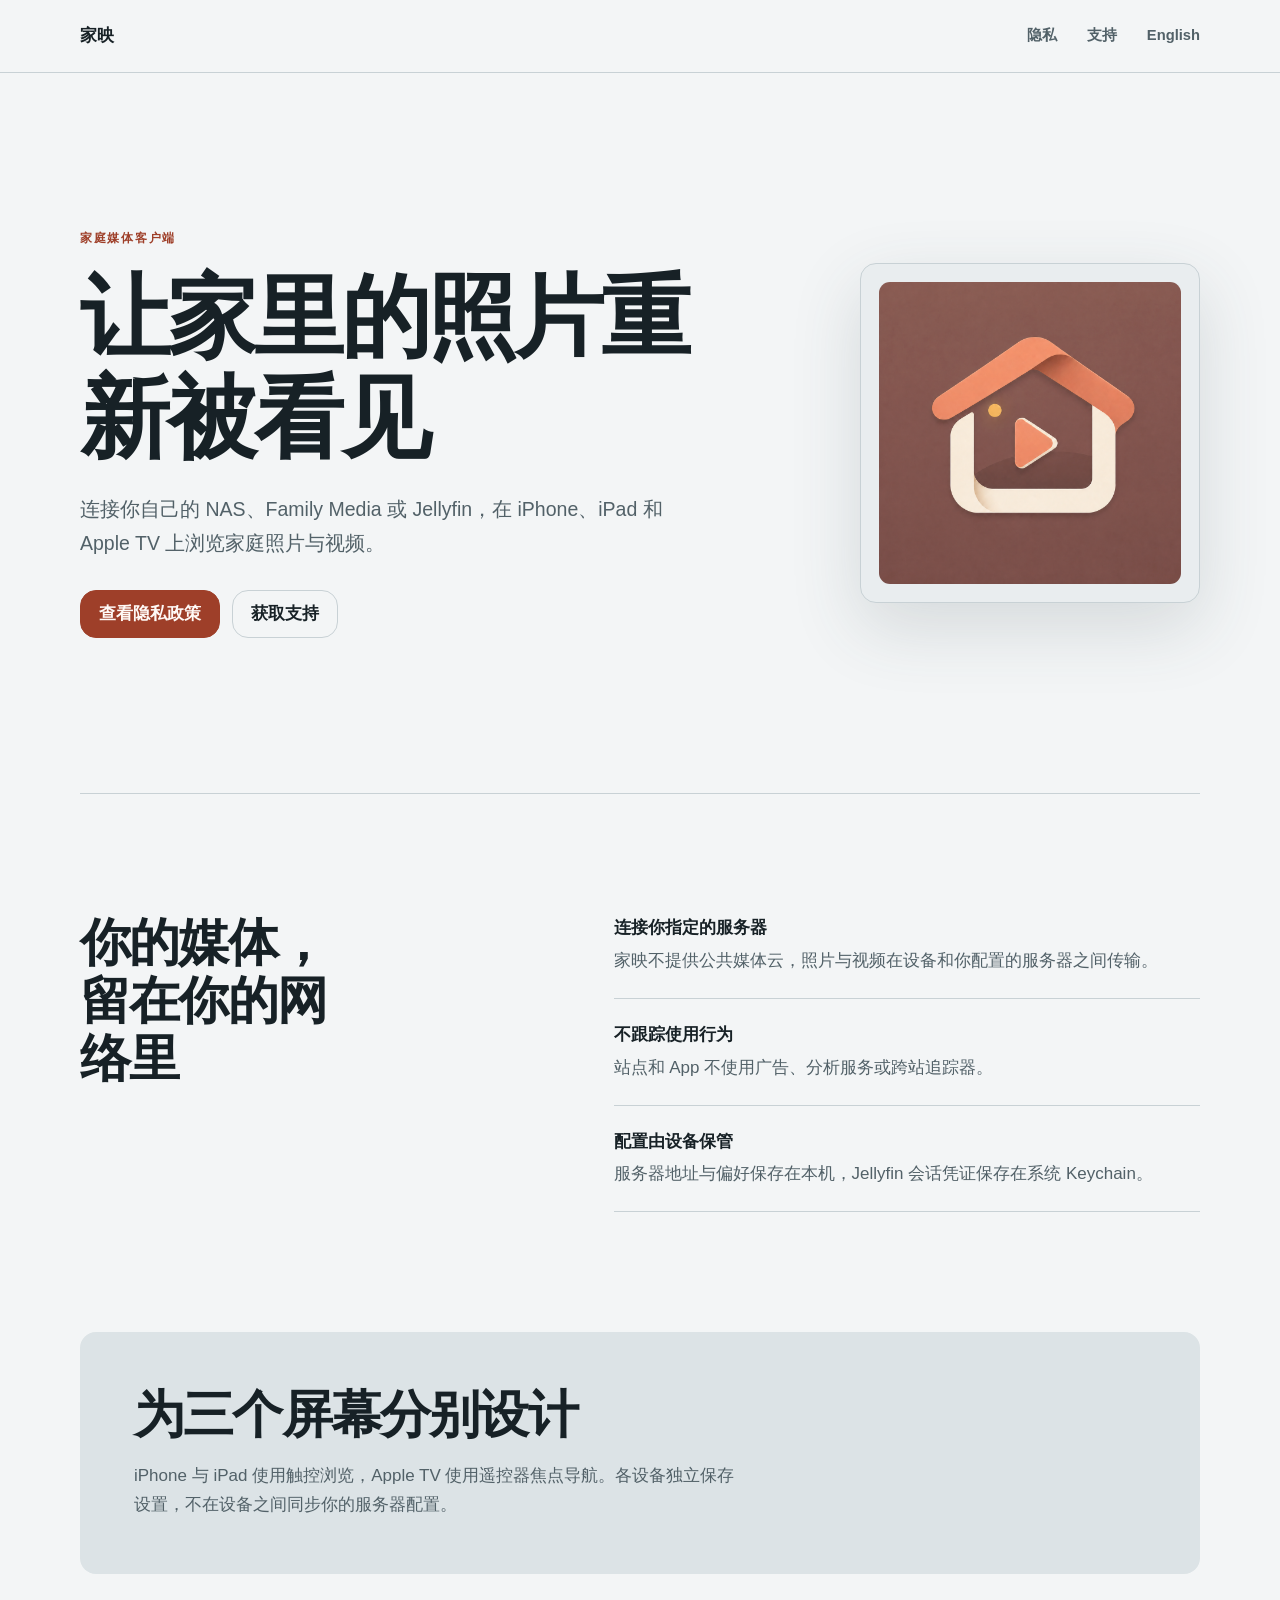
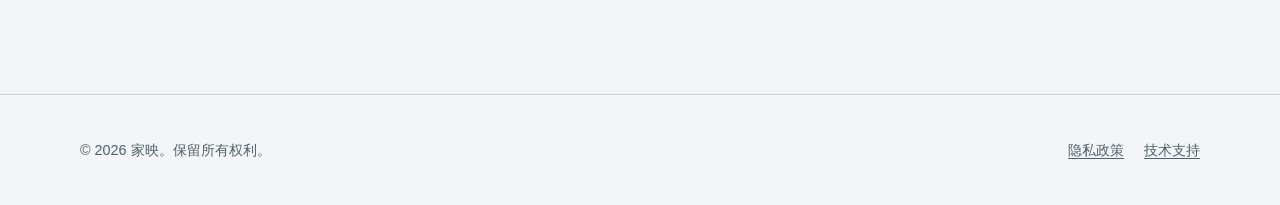
==== index.html @ d806238e "feat: launch Jiaying privacy and support site" ====
<!doctype html>
<html lang="zh-CN">
<head>
  <meta charset="utf-8">
  <meta name="viewport" content="width=device-width, initial-scale=1">
  <meta name="description" content="家映是连接用户自有 NAS、Family Media 和 Jellyfin 的 iPhone、iPad 与 Apple TV 客户端。">
  <meta name="theme-color" content="#f3f5f6" media="(prefers-color-scheme: light)">
  <meta name="theme-color" content="#121719" media="(prefers-color-scheme: dark)">
  <link rel="canonical" href="https://cc1158.github.io/jiaying-site/">
  <link rel="alternate" hreflang="zh-CN" href="https://cc1158.github.io/jiaying-site/">
  <link rel="alternate" hreflang="en" href="https://cc1158.github.io/jiaying-site/en/">
  <link rel="icon" href="assets/app-icon.png">
  <link rel="stylesheet" href="assets/styles.css">
  <title>家映 | 把家里的照片重新带回屏幕</title>
</head>
<body>
  <a class="skip-link" href="#main">跳到主要内容</a>
  <header class="site-header">
    <div class="nav-shell">
      <a class="brand" href="./" aria-current="page">家映</a>
      <nav class="site-nav" aria-label="主要导航">
        <a href="privacy/">隐私</a>
        <a href="support/">支持</a>
        <a href="en/" lang="en" hreflang="en">English</a>
      </nav>
    </div>
  </header>

  <main id="main" class="page-shell">
    <section class="hero" aria-labelledby="hero-title">
      <div class="hero-copy">
        <p class="eyebrow">家庭媒体客户端</p>
        <h1 id="hero-title">让家里的照片重新被看见</h1>
        <p class="hero-summary">连接你自己的 NAS、Family Media 或 Jellyfin，在 iPhone、iPad 和 Apple TV 上浏览家庭照片与视频。</p>
        <div class="hero-actions">
          <a class="button" href="privacy/">查看隐私政策</a>
          <a class="button button-secondary" href="support/">获取支持</a>
        </div>
      </div>
      <div class="app-icon-frame">
        <img src="assets/app-icon.png" width="1024" height="1024" alt="家映 App 图标">
      </div>
    </section>

    <section class="statement" aria-labelledby="privacy-first">
      <div>
        <h2 id="privacy-first">你的媒体，留在你的网络里</h2>
      </div>
      <dl class="fact-list">
        <div>
          <dt>连接你指定的服务器</dt>
          <dd>家映不提供公共媒体云，照片与视频在设备和你配置的服务器之间传输。</dd>
        </div>
        <div>
          <dt>不跟踪使用行为</dt>
          <dd>站点和 App 不使用广告、分析服务或跨站追踪器。</dd>
        </div>
        <div>
          <dt>配置由设备保管</dt>
          <dd>服务器地址与偏好保存在本机，Jellyfin 会话凭证保存在系统 Keychain。</dd>
        </div>
      </dl>
    </section>

    <section class="platforms" aria-labelledby="platform-title">
      <div class="platform-line">
        <h2 id="platform-title">为三个屏幕分别设计</h2>
        <p>iPhone 与 iPad 使用触控浏览，Apple TV 使用遥控器焦点导航。各设备独立保存设置，不在设备之间同步你的服务器配置。</p>
      </div>
    </section>
  </main>

  <footer class="site-footer">
    <div class="footer-shell">
      <p>© 2026 家映。保留所有权利。</p>
      <div class="footer-links">
        <a href="privacy/">隐私政策</a>
        <a href="support/">技术支持</a>
      </div>
    </div>
  </footer>
</body>
</html>
---- assets/styles.css ----
:root {
  color-scheme: light dark;
  --canvas: #f3f5f6;
  --surface: #e9edef;
  --surface-strong: #dce3e6;
  --text: #172126;
  --muted: #526168;
  --line: #c8d1d5;
  --accent: #9e3f29;
  --accent-hover: #84331f;
  --accent-text: #fffaf7;
  --focus: #176a8a;
  --shadow: 0 24px 70px rgba(54, 74, 82, 0.16);
  --radius: 16px;
  --content: 1120px;
}

@media (prefers-color-scheme: dark) {
  :root {
    --canvas: #121719;
    --surface: #1b2326;
    --surface-strong: #253034;
    --text: #edf1f2;
    --muted: #aebbc0;
    --line: #364449;
    --accent: #df795e;
    --accent-hover: #ef8c70;
    --accent-text: #21110d;
    --focus: #71c5e4;
    --shadow: 0 24px 70px rgba(0, 0, 0, 0.28);
  }
}

* {
  box-sizing: border-box;
}

html {
  scroll-behavior: smooth;
}

body {
  min-width: 320px;
  min-height: 100dvh;
  margin: 0;
  background: var(--canvas);
  color: var(--text);
  font-family: -apple-system, BlinkMacSystemFont, "SF Pro Text", "PingFang SC", "Segoe UI", sans-serif;
  font-size: 17px;
  line-height: 1.7;
  text-rendering: optimizeLegibility;
}

a {
  color: var(--accent);
  text-decoration-thickness: 0.08em;
  text-underline-offset: 0.2em;
}

a:hover {
  color: var(--accent-hover);
}

a:focus-visible,
button:focus-visible {
  outline: 3px solid var(--focus);
  outline-offset: 4px;
}

img {
  display: block;
  max-width: 100%;
}

.skip-link {
  position: fixed;
  top: 12px;
  left: 12px;
  z-index: 2;
  padding: 10px 14px;
  border-radius: var(--radius);
  background: var(--text);
  color: var(--canvas);
  transform: translateY(-180%);
}

.skip-link:focus {
  transform: translateY(0);
}

.site-header {
  border-bottom: 1px solid var(--line);
}

.nav-shell {
  width: min(calc(100% - 40px), var(--content));
  min-height: 72px;
  margin: 0 auto;
  display: flex;
  align-items: center;
  justify-content: space-between;
  gap: 24px;
}

.brand {
  flex: 0 0 auto;
  color: var(--text);
  font-size: 1.05rem;
  font-weight: 750;
  letter-spacing: -0.02em;
  text-decoration: none;
}

.site-nav {
  display: flex;
  align-items: center;
  justify-content: flex-end;
  gap: clamp(14px, 2.5vw, 30px);
  white-space: nowrap;
}

.site-nav a {
  color: var(--muted);
  font-size: 0.92rem;
  font-weight: 650;
  text-decoration: none;
}

.site-nav a[aria-current="page"],
.site-nav a:hover {
  color: var(--text);
}

.page-shell {
  width: min(calc(100% - 40px), var(--content));
  margin: 0 auto;
}

.hero {
  min-height: min(720px, calc(100dvh - 73px));
  padding: clamp(56px, 8vw, 92px) 0;
  display: grid;
  grid-template-columns: minmax(0, 1.25fr) minmax(240px, 0.75fr);
  align-items: center;
  gap: clamp(48px, 9vw, 120px);
}

.hero-copy {
  max-width: 680px;
}

.eyebrow {
  margin: 0 0 18px;
  color: var(--accent);
  font-size: 0.76rem;
  font-weight: 800;
  letter-spacing: 0.14em;
  text-transform: uppercase;
}

h1,
h2,
h3 {
  margin-top: 0;
  letter-spacing: -0.035em;
  line-height: 1.13;
}

h1 {
  max-width: 13ch;
  margin-bottom: 24px;
  font-size: clamp(2.65rem, 7vw, 5.8rem);
  font-weight: 760;
}

h2 {
  margin-bottom: 18px;
  font-size: clamp(2rem, 4vw, 3.4rem);
  font-weight: 740;
}

h3 {
  margin-bottom: 8px;
  font-size: 1.12rem;
  font-weight: 740;
}

p {
  margin-top: 0;
}

.hero-summary {
  max-width: 55ch;
  margin-bottom: 30px;
  color: var(--muted);
  font-size: clamp(1.04rem, 1.8vw, 1.22rem);
}

.hero-actions {
  display: flex;
  flex-wrap: wrap;
  gap: 12px;
}

.button {
  min-height: 48px;
  padding: 11px 18px;
  border: 1px solid var(--accent);
  border-radius: var(--radius);
  display: inline-flex;
  align-items: center;
  justify-content: center;
  color: var(--accent-text);
  background: var(--accent);
  font-weight: 720;
  line-height: 1.2;
  text-decoration: none;
  white-space: nowrap;
  transition: transform 150ms ease, background-color 150ms ease;
}

.button:hover {
  color: var(--accent-text);
  background: var(--accent-hover);
}

.button:active {
  transform: translateY(1px);
}

.button-secondary {
  border-color: var(--line);
  color: var(--text);
  background: transparent;
}

.button-secondary:hover {
  color: var(--text);
  background: var(--surface);
}

.app-icon-frame {
  width: min(100%, 340px);
  justify-self: end;
  padding: 18px;
  border: 1px solid var(--line);
  border-radius: var(--radius);
  background: var(--surface);
  box-shadow: var(--shadow);
}

.app-icon-frame img {
  width: 100%;
  height: auto;
  border-radius: calc(var(--radius) - 5px);
}

.statement {
  padding: clamp(72px, 10vw, 120px) 0;
  border-top: 1px solid var(--line);
  display: grid;
  grid-template-columns: minmax(0, 0.85fr) minmax(0, 1.15fr);
  gap: clamp(40px, 8vw, 100px);
}

.statement h2 {
  max-width: 10ch;
}

.fact-list {
  margin: 0;
}

.fact-list > div {
  padding: 22px 0;
  border-bottom: 1px solid var(--line);
}

.fact-list > div:first-child {
  padding-top: 0;
}

.fact-list dt {
  margin-bottom: 4px;
  font-weight: 760;
}

.fact-list dd {
  margin: 0;
  color: var(--muted);
}

.platforms {
  padding: 0 0 clamp(72px, 10vw, 120px);
}

.platform-line {
  padding: clamp(32px, 5vw, 54px);
  border-radius: var(--radius);
  background: var(--surface-strong);
}

.platform-line h2 {
  max-width: 16ch;
}

.platform-line p {
  max-width: 65ch;
  margin-bottom: 0;
  color: var(--muted);
}

.document {
  max-width: 780px;
  padding: clamp(64px, 9vw, 112px) 0;
}

.document-header {
  margin-bottom: 64px;
}

.document-header h1 {
  max-width: 15ch;
  font-size: clamp(2.6rem, 6vw, 4.8rem);
}

.document-header p {
  max-width: 62ch;
  color: var(--muted);
}

.updated {
  font-size: 0.9rem;
}

.document-section {
  margin-top: 48px;
}

.document-section h2 {
  margin-bottom: 14px;
  font-size: clamp(1.55rem, 3vw, 2.05rem);
  letter-spacing: -0.025em;
}

.document-section p,
.document-section li {
  color: var(--muted);
}

.document-section strong {
  color: var(--text);
}

.document-section ul,
.document-section ol {
  padding-left: 1.35rem;
}

.document-section li + li {
  margin-top: 10px;
}

.notice {
  margin: 36px 0;
  padding: 24px;
  border: 1px solid var(--line);
  border-radius: var(--radius);
  background: var(--surface);
}

.notice p:last-child {
  margin-bottom: 0;
}

.troubleshooting {
  margin-top: 32px;
}

.troubleshooting article {
  padding: 24px 0;
  border-bottom: 1px solid var(--line);
}

.troubleshooting p:last-child {
  margin-bottom: 0;
}

.site-footer {
  border-top: 1px solid var(--line);
}

.footer-shell {
  width: min(calc(100% - 40px), var(--content));
  min-height: 110px;
  margin: 0 auto;
  display: flex;
  align-items: center;
  justify-content: space-between;
  gap: 24px;
  color: var(--muted);
  font-size: 0.9rem;
}

.footer-shell p {
  margin: 0;
}

.footer-links {
  display: flex;
  flex-wrap: wrap;
  justify-content: flex-end;
  gap: 20px;
}

.footer-links a {
  color: var(--muted);
}

@media (max-width: 767px) {
  .nav-shell {
    width: min(calc(100% - 28px), var(--content));
    min-height: 64px;
    gap: 14px;
  }

  .site-nav {
    max-width: 72vw;
    gap: 16px;
    overflow-x: auto;
    padding: 10px 2px;
  }

  .site-nav a {
    font-size: 0.86rem;
  }

  .page-shell,
  .footer-shell {
    width: min(calc(100% - 28px), var(--content));
  }

  .hero {
    min-height: auto;
    padding: 52px 0 72px;
    grid-template-columns: 1fr;
    gap: 44px;
  }

  .hero h1 {
    font-size: clamp(2.55rem, 14vw, 4.3rem);
  }

  .app-icon-frame {
    width: min(78vw, 310px);
    justify-self: start;
  }

  .statement {
    padding: 72px 0;
    grid-template-columns: 1fr;
    gap: 30px;
  }

  .statement h2 {
    max-width: 13ch;
  }

  .document {
    padding: 60px 0 76px;
  }

  .document-header {
    margin-bottom: 52px;
  }

  .footer-shell {
    padding: 26px 0;
    align-items: flex-start;
    flex-direction: column;
  }

  .footer-links {
    justify-content: flex-start;
  }
}

@media (prefers-reduced-motion: reduce) {
  html {
    scroll-behavior: auto;
  }

  *,
  *::before,
  *::after {
    scroll-behavior: auto !important;
    transition-duration: 0.01ms !important;
  }
}

@media print {
  .site-header,
  .site-footer,
  .hero-actions {
    display: none;
  }

  body {
    background: #fff;
    color: #111;
  }

  .page-shell {
    width: 100%;
  }
}
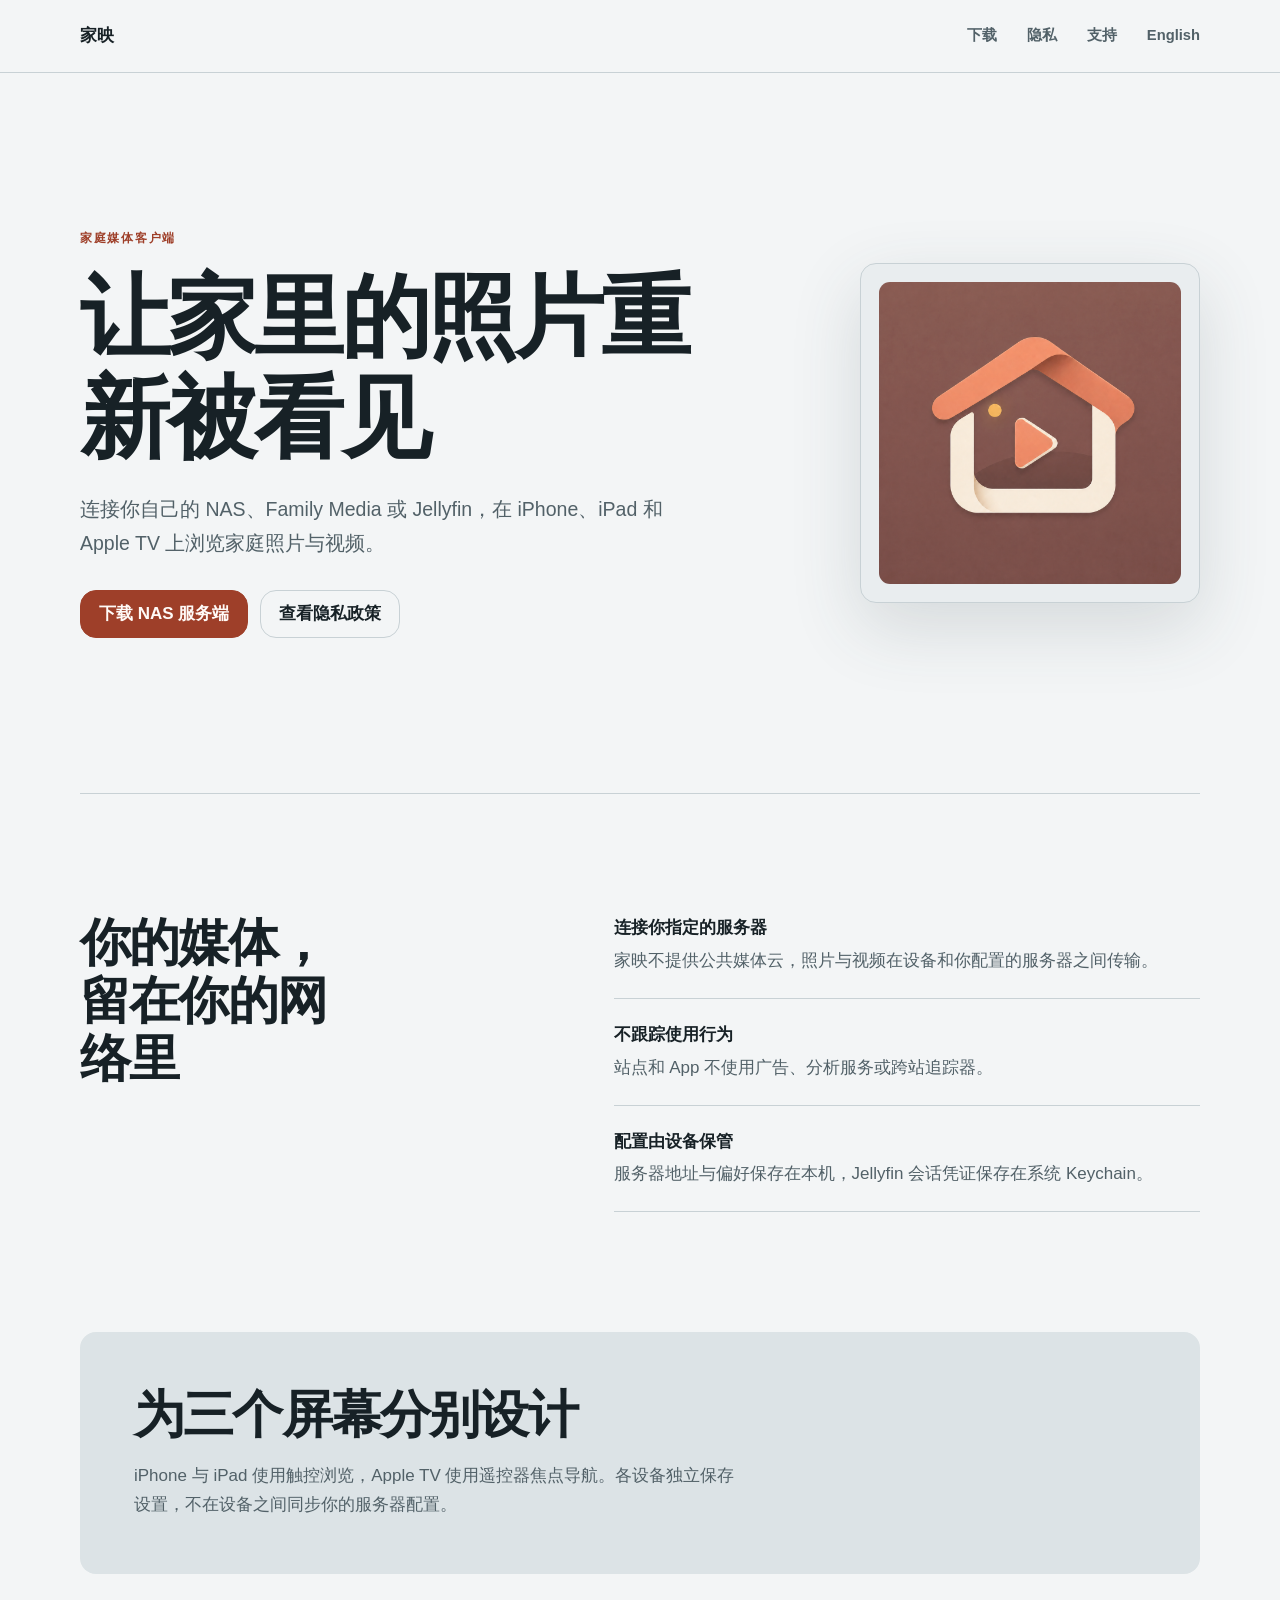
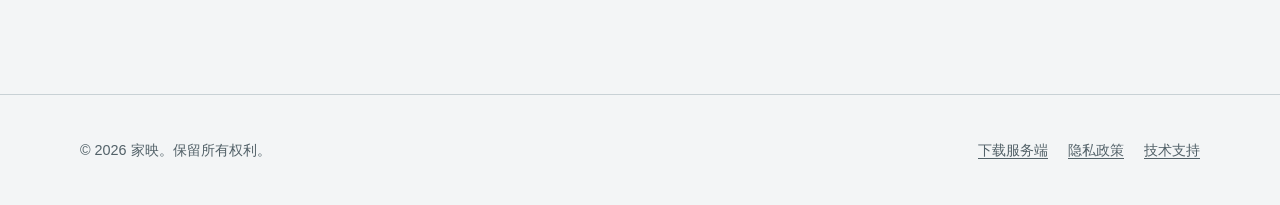
==== commit 44afc330: "feat(site): publish NAS server downloads" ====
--- a/index.html
+++ b/index.html
@@ -19,6 +19,7 @@
     <div class="nav-shell">
       <a class="brand" href="./" aria-current="page">家映</a>
       <nav class="site-nav" aria-label="主要导航">
+        <a href="download/">下载</a>
         <a href="privacy/">隐私</a>
         <a href="support/">支持</a>
         <a href="en/" lang="en" hreflang="en">English</a>
@@ -33,8 +34,8 @@
         <h1 id="hero-title">让家里的照片重新被看见</h1>
         <p class="hero-summary">连接你自己的 NAS、Family Media 或 Jellyfin，在 iPhone、iPad 和 Apple TV 上浏览家庭照片与视频。</p>
         <div class="hero-actions">
-          <a class="button" href="privacy/">查看隐私政策</a>
-          <a class="button button-secondary" href="support/">获取支持</a>
+          <a class="button" href="download/">下载 NAS 服务端</a>
+          <a class="button button-secondary" href="privacy/">查看隐私政策</a>
         </div>
       </div>
       <div class="app-icon-frame">
@@ -74,6 +75,7 @@
     <div class="footer-shell">
       <p>© 2026 家映。保留所有权利。</p>
       <div class="footer-links">
+        <a href="download/">下载服务端</a>
         <a href="privacy/">隐私政策</a>
         <a href="support/">技术支持</a>
       </div>
--- a/assets/styles.css
+++ b/assets/styles.css
@@ -315,6 +315,10 @@
   padding: clamp(64px, 9vw, 112px) 0;
 }
 
+.document-wide {
+  max-width: 940px;
+}
+
 .document-header {
   margin-bottom: 64px;
 }
@@ -359,6 +363,134 @@
 
 .document-section li + li {
   margin-top: 10px;
+}
+
+code,
+pre {
+  font-family: "SFMono-Regular", Consolas, "Liberation Mono", monospace;
+}
+
+code {
+  overflow-wrap: anywhere;
+  color: var(--text);
+  font-size: 0.9em;
+}
+
+pre {
+  max-width: 100%;
+  margin: 20px 0;
+  padding: 18px 20px;
+  overflow-x: auto;
+  border: 1px solid var(--line);
+  border-radius: var(--radius);
+  background: var(--surface);
+  color: var(--text);
+  font-size: 0.9rem;
+  line-height: 1.55;
+}
+
+pre code {
+  overflow-wrap: normal;
+  color: inherit;
+  font-size: inherit;
+}
+
+.release-panel {
+  margin-bottom: 64px;
+  padding: clamp(28px, 5vw, 48px);
+  border: 1px solid var(--line);
+  border-radius: var(--radius);
+  display: grid;
+  grid-template-columns: minmax(0, 1fr) auto;
+  align-items: end;
+  gap: 40px;
+  background: var(--surface-strong);
+}
+
+.release-panel h2 {
+  margin-bottom: 10px;
+  font-size: clamp(2.4rem, 6vw, 4.5rem);
+}
+
+.release-panel p:last-child {
+  max-width: 52ch;
+  margin-bottom: 0;
+  color: var(--muted);
+}
+
+.release-label {
+  margin-bottom: 6px;
+  color: var(--accent);
+  font-size: 0.84rem;
+  font-weight: 760;
+}
+
+.release-actions {
+  display: flex;
+  align-items: flex-start;
+  flex-direction: column;
+  gap: 14px;
+}
+
+.release-actions > a:not(.button) {
+  font-size: 0.92rem;
+}
+
+.download-list {
+  margin-top: 28px;
+  display: grid;
+  grid-template-columns: repeat(2, minmax(0, 1fr));
+  gap: 14px;
+}
+
+.download-list > div {
+  min-width: 0;
+  padding: 22px;
+  border: 1px solid var(--line);
+  border-radius: var(--radius);
+  background: var(--surface);
+}
+
+.download-list > div:first-child {
+  grid-column: 1 / -1;
+}
+
+.download-list strong,
+.download-list a {
+  display: block;
+}
+
+.download-list strong {
+  margin-bottom: 6px;
+}
+
+.download-list a {
+  overflow-wrap: anywhere;
+  font-size: 0.9rem;
+}
+
+.mapping-grid {
+  margin-top: 28px;
+  border: 1px solid var(--line);
+  border-radius: var(--radius);
+  overflow: hidden;
+}
+
+.mapping-grid > div {
+  padding: 18px 20px;
+  display: grid;
+  grid-template-columns: minmax(180px, 1fr) minmax(220px, 1.2fr) minmax(90px, 0.5fr);
+  align-items: center;
+  gap: 18px;
+}
+
+.mapping-grid > div + div {
+  border-top: 1px solid var(--line);
+}
+
+.mapping-grid span {
+  color: var(--muted);
+  font-size: 0.9rem;
 }
 
 .notice {
@@ -474,6 +606,25 @@
     margin-bottom: 52px;
   }
 
+  .release-panel {
+    grid-template-columns: 1fr;
+    align-items: start;
+    gap: 28px;
+  }
+
+  .download-list {
+    grid-template-columns: 1fr;
+  }
+
+  .download-list > div:first-child {
+    grid-column: auto;
+  }
+
+  .mapping-grid > div {
+    grid-template-columns: 1fr;
+    gap: 4px;
+  }
+
   .footer-shell {
     padding: 26px 0;
     align-items: flex-start;
